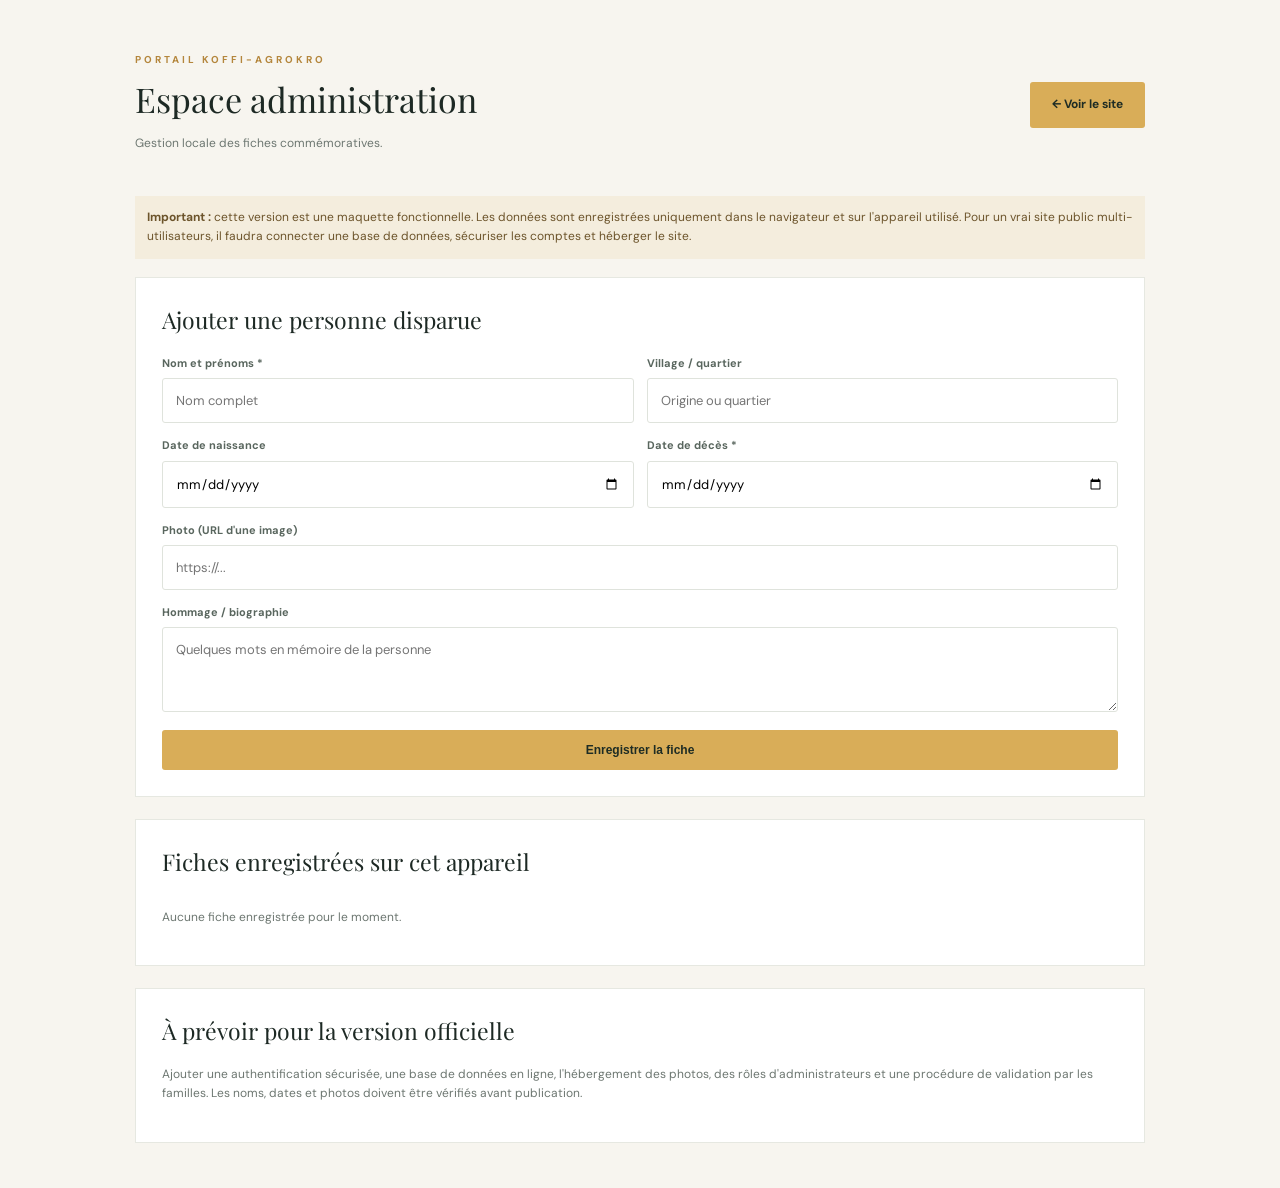
==== admin.html @ fb9f36af "first commit" ====
<!doctype html>
<html lang="fr"><head><meta charset="utf-8"><meta name="viewport" content="width=device-width, initial-scale=1"><title>Administration | Koffi-Agrokro</title><link rel="stylesheet" href="styles.css"></head>
<body class="admin-body"><div class="admin-wrap">
<div class="admin-top"><div><span class="section-kicker">PORTAIL KOFFI-AGROKRO</span><h1>Espace administration</h1><p class="admin-help">Gestion locale des fiches commémoratives.</p></div><a class="button button-gold" href="index.html">← Voir le site</a></div>
<div class="notice"><strong>Important :</strong> cette version est une maquette fonctionnelle. Les données sont enregistrées uniquement dans le navigateur et sur l'appareil utilisé. Pour un vrai site public multi-utilisateurs, il faudra connecter une base de données, sécuriser les comptes et héberger le site.</div>
<section class="admin-panel"><h2>Ajouter une personne disparue</h2><form id="personForm" class="admin-form">
<label>Nom et prénoms *<input name="name" required placeholder="Nom complet"></label>
<label>Village / quartier<input name="place" placeholder="Origine ou quartier"></label>
<label>Date de naissance<input name="birth" type="date"></label>
<label>Date de décès *<input name="death" type="date" required></label>
<label class="wide">Photo (URL d'une image)<input name="photo" type="url" placeholder="https://..."></label>
<label class="wide">Hommage / biographie<textarea name="note" placeholder="Quelques mots en mémoire de la personne"></textarea></label>
<button class="button button-gold wide" type="submit">Enregistrer la fiche</button></form></section>
<section class="admin-panel"><h2>Fiches enregistrées sur cet appareil</h2><div id="adminList" class="admin-list"></div></section>
<section class="admin-panel"><h2>À prévoir pour la version officielle</h2><p class="admin-help">Ajouter une authentification sécurisée, une base de données en ligne, l'hébergement des photos, des rôles d'administrateurs et une procédure de validation par les familles. Les noms, dates et photos doivent être vérifiés avant publication.</p></section>
</div><script src="admin.js"></script></body></html>
---- styles.css ----
@import url('https://fonts.googleapis.com/css2?family=DM+Sans:wght@400;500;600;700&family=Playfair+Display:wght@500;600;700&display=swap');
:root{--green:#174b3a;--deep:#103629;--gold:#d9ad58;--cream:#f7f5ef;--ink:#1d2924;--muted:#6d7771}
*{box-sizing:border-box}html{scroll-behavior:smooth}body{margin:0;color:var(--ink);font-family:'DM Sans',Arial,sans-serif;line-height:1.65}a{color:inherit;text-decoration:none}.site-header{height:82px;padding:0 6.5%;display:flex;align-items:center;justify-content:space-between;background:#fff;position:sticky;top:0;z-index:20;box-shadow:0 3px 20px #102d2010}.brand{display:flex;align-items:center;gap:12px;color:var(--green)}.brand-mark{width:44px;height:44px;border-radius:50%;background:var(--green);color:var(--gold);display:grid;place-items:center;font-family:Georgia,serif;font-weight:bold;letter-spacing:1px}.brand strong,.brand small{display:block;line-height:1.3}.brand strong{font-size:14px;letter-spacing:1.5px}.brand small{font-size:10px;color:var(--muted)}nav{display:flex;gap:22px;align-items:center;font-size:12px;font-weight:700}nav a:hover{color:#a97825}.nav-cta{background:var(--green);color:white;padding:11px 18px;border-radius:3px}.menu-toggle{display:none;background:none;border:0;font-size:26px}.hero{min-height:610px;background:linear-gradient(90deg,#102f25e8,#102f2570),url('https://images.unsplash.com/photo-1516026672322-bc52d61a55d5?auto=format&fit=crop&w=2000&q=85') center/cover;position:relative;display:flex;align-items:center;padding:70px 10%;color:white}.hero-content{max-width:720px;position:relative;z-index:1}.eyebrow,.section-kicker{font-size:10px;letter-spacing:3px;font-weight:700;color:#b4863c}.hero h1{font:600 clamp(40px,6vw,72px)/1.12 'Playfair Display',Georgia,serif;margin:20px 0}.hero h1 em,.dark-band h2 em{color:#e5bd73;font-weight:500}.hero p{max-width:570px;color:#e4e9e5;font-size:16px}.hero-actions{display:flex;gap:12px;margin-top:30px;flex-wrap:wrap}.button{display:inline-block;padding:13px 22px;font-size:12px;font-weight:700;border-radius:3px}.button-gold{background:var(--gold);color:#1e2c24}.button-light{border:1px solid #ffffff90;color:white}.hero-note{position:absolute;bottom:28px;right:7%;font-size:9px;letter-spacing:2px;color:#ffffffb8}.section{padding:94px 9%}.section-heading{margin:10px 0 38px}.section-heading h2,.contact-section h2{font:600 clamp(30px,4vw,45px)/1.2 'Playfair Display',Georgia,serif;margin:8px 0}.section-heading p{color:var(--muted);max-width:650px;margin:0}.welcome-grid{display:grid;grid-template-columns:1fr 1fr;gap:7%;align-items:center}.welcome-art{height:390px;background:linear-gradient(0deg,#102f25a8,#102f2510),url('https://images.unsplash.com/photo-1500382017468-9049fed747ef?auto=format&fit=crop&w=1000&q=80') center/cover;display:flex;align-items:end;padding:28px}.art-label{color:white;font:600 25px 'Playfair Display',serif;letter-spacing:2px}.art-label span{font:11px 'DM Sans';letter-spacing:1px}.welcome-copy h3{font:600 27px 'Playfair Display',serif}.welcome-copy p{color:var(--muted);font-size:14px}.fact-row{display:flex;gap:30px;margin-top:30px}.fact-row strong,.fact-row span{display:block}.fact-row strong{font:26px 'Playfair Display';color:#b4863c}.fact-row span{font-size:11px;color:var(--muted)}.dark-band{background:var(--deep);color:white;padding:65px 10%;display:flex;justify-content:space-between;gap:50px;align-items:center}.dark-band h2{font:600 36px/1.25 'Playfair Display';margin:10px 0}.dark-band p{max-width:390px;color:#c9d4ce;font-size:14px}.light-kicker{color:#e5bd73}.cards-grid{display:grid;grid-template-columns:repeat(4,1fr);gap:17px}.info-card{padding:27px 22px;border:1px solid #e8e9e3;background:white;min-height:220px}.card-icon{font-size:28px}.info-card h3,.representative-grid h3{font:600 19px 'Playfair Display'}.info-card p,.representative-grid p{font-size:12px;color:var(--muted)}.section-soft{background:var(--cream)}.placeholder-panel{border:1px dashed #c9c9b9;background:#fff;padding:45px;text-align:center;max-width:760px;margin:auto}.placeholder-symbol{font-size:36px;color:#b4863c}.placeholder-panel h3{font:24px 'Playfair Display'}.placeholder-panel p{max-width:540px;margin:auto;color:var(--muted);font-size:13px}.small-tag{display:inline-block;margin-top:20px;background:#f3eddf;color:#80602d;padding:6px 12px;font-size:10px}.leaders-grid{display:grid;grid-template-columns:repeat(3,1fr);gap:18px}.leader-card{border:1px solid #e9e9e2;background:#fff}.portrait-placeholder{height:180px;background:#e9eee9;display:grid;place-items:center;font-size:60px;color:#9ca99f}.leader-info{padding:22px}.role{font-size:9px;letter-spacing:1.5px;color:#a07834;font-weight:bold}.leader-info h3{font:22px 'Playfair Display';margin:7px 0}.leader-info p{font-size:12px;color:var(--muted)}.representative-grid{display:grid;grid-template-columns:repeat(3,1fr);gap:20px}.representative-grid article{padding:28px;background:white;border:1px solid #e8e9e3}.representative-grid article>span{font-size:30px}.memorial-section{background:#fff}.memorial-tools{display:flex;justify-content:space-between;gap:15px;align-items:center;margin-bottom:22px}.memorial-tools input,.admin-form input,.admin-form textarea,.admin-form select{padding:13px;border:1px solid #dfe3dc;border-radius:3px;font:13px 'DM Sans';width:100%;background:white}.memorial-tools input{max-width:420px}.memorial-tools span{font-size:12px;color:var(--muted)}.memorial-grid{display:grid;grid-template-columns:repeat(3,1fr);gap:18px}.memorial-card{border:1px solid #e7e7e0;padding:20px;display:flex;gap:15px}.memorial-photo{width:85px;height:100px;object-fit:cover;background:#edf0eb}.memorial-card h3{font:18px 'Playfair Display';margin:0}.memorial-card p{font-size:11px;color:var(--muted);margin:4px 0}.empty-state{grid-column:1/-1;padding:35px;text-align:center;background:var(--cream);color:var(--muted);font-size:13px}.privacy-note{font-size:11px;color:var(--muted);margin-top:25px}.contact-section{background:var(--green);color:white;padding:75px 9%}.contact-inner{display:flex;justify-content:space-between;gap:50px;align-items:center}.contact-inner>div:first-child{max-width:560px}.contact-section p{color:#d4dfd8;font-size:13px}.contact-box{background:#fff;color:var(--ink);padding:28px;max-width:320px}.contact-box p{color:var(--muted)}footer{padding:25px 7%;display:flex;align-items:center;justify-content:space-between;gap:20px;font-size:11px;color:var(--muted)}footer>a:last-child{color:var(--green);font-weight:bold}.footer-brand{color:var(--green)}
/* Administration */.admin-body{background:var(--cream);min-height:100vh}.admin-wrap{max-width:1050px;margin:45px auto;padding:0 20px}.admin-top{display:flex;justify-content:space-between;align-items:center;gap:20px;margin-bottom:30px}.admin-top h1{font:34px 'Playfair Display';margin:5px 0}.admin-panel{background:#fff;border:1px solid #e6e8e1;padding:26px;margin-bottom:22px}.admin-panel h2{font:23px 'Playfair Display';margin-top:0}.admin-form{display:grid;grid-template-columns:repeat(2,1fr);gap:13px}.admin-form label{font-size:11px;font-weight:bold;color:#59665e;display:block}.admin-form label input,.admin-form label textarea,.admin-form label select{margin-top:6px}.admin-form .wide{grid-column:1/-1}.admin-form textarea{min-height:85px;resize:vertical}.admin-form button{border:0;cursor:pointer}.admin-list{display:grid;gap:10px}.admin-item{display:flex;justify-content:space-between;align-items:center;gap:15px;padding:12px;background:var(--cream);font-size:13px}.delete-btn{background:#8d3838;color:white;border:0;padding:8px 12px;cursor:pointer}.admin-help{font-size:12px;color:var(--muted);line-height:1.6}.notice{padding:12px;background:#f4eddd;color:#6c542b;font-size:12px;margin-bottom:18px}
@media(max-width:900px){nav{gap:12px;font-size:10px}.site-header{padding:0 4%}.section{padding:70px 6%}.cards-grid{grid-template-columns:repeat(2,1fr)}}
@media(max-width:680px){.site-header{height:70px}.menu-toggle{display:block}nav{display:none;position:absolute;top:70px;left:0;right:0;background:#fff;padding:18px 7%;box-shadow:0 10px 15px #0001;flex-direction:column;align-items:stretch}nav.open{display:flex}nav a{padding:8px}.hero{min-height:570px;padding:60px 7%}.hero h1{font-size:43px}.welcome-grid,.contact-inner{grid-template-columns:1fr;display:grid}.welcome-art{height:270px}.dark-band{display:block;padding:50px 7%}.cards-grid,.leaders-grid,.representative-grid,.memorial-grid{grid-template-columns:1fr}.contact-box{max-width:none}.memorial-tools{align-items:stretch;flex-direction:column}.memorial-tools input{max-width:none}footer{flex-direction:column;align-items:flex-start}.admin-top{align-items:flex-start;flex-direction:column}.admin-form{grid-template-columns:1fr}.admin-form .wide{grid-column:auto}.memorial-card{max-width:100%}}
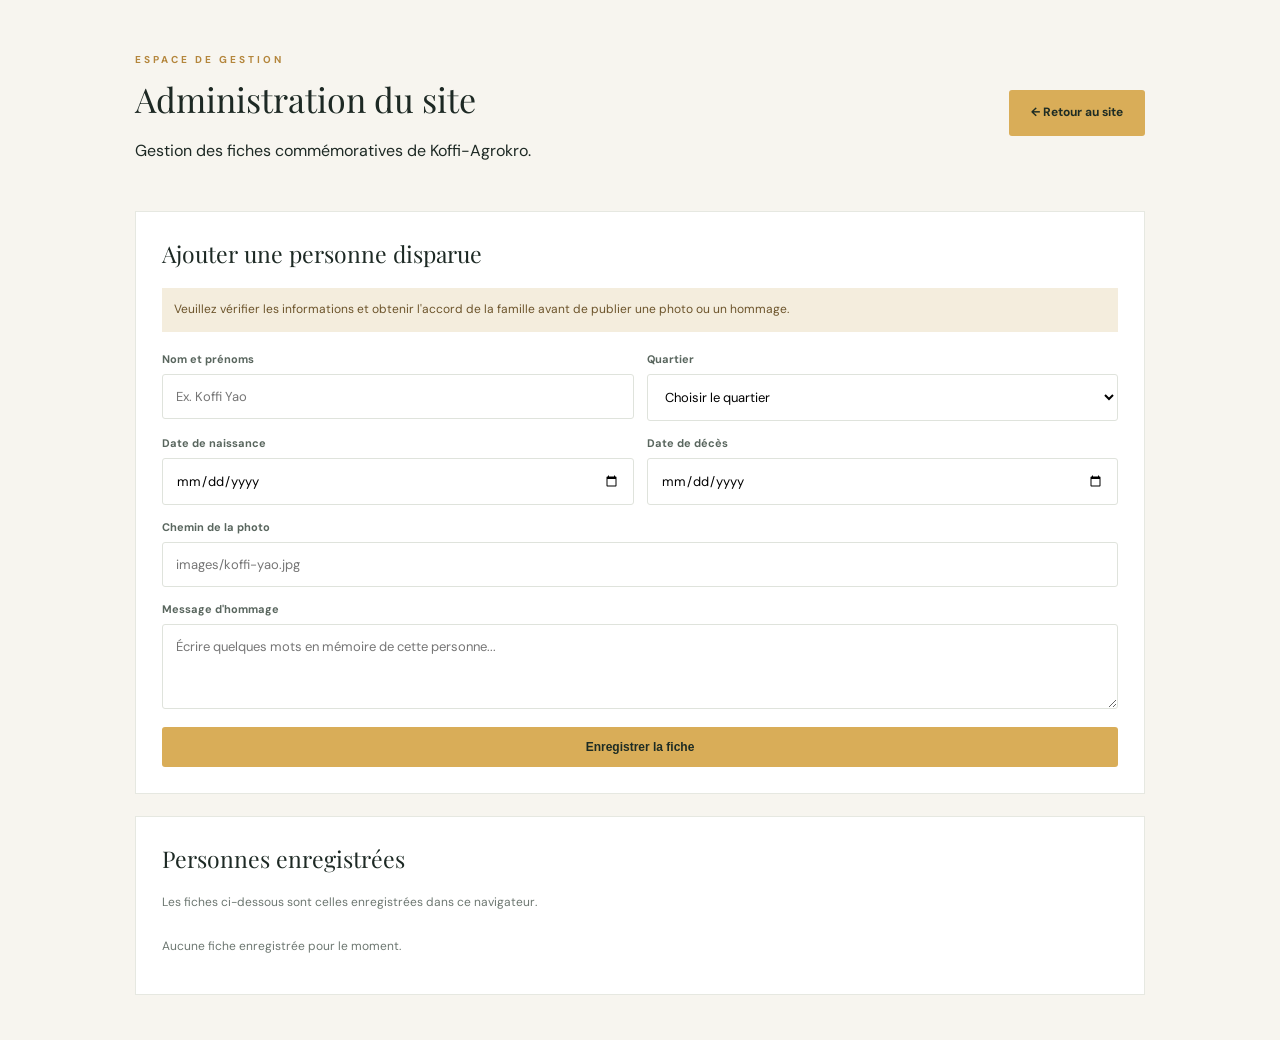
==== commit 713f310d: "Initial commit" ====
--- a/admin.html
+++ b/admin.html
@@ -1,16 +1,90 @@
-<!doctype html>
-<html lang="fr"><head><meta charset="utf-8"><meta name="viewport" content="width=device-width, initial-scale=1"><title>Administration | Koffi-Agrokro</title><link rel="stylesheet" href="styles.css"></head>
-<body class="admin-body"><div class="admin-wrap">
-<div class="admin-top"><div><span class="section-kicker">PORTAIL KOFFI-AGROKRO</span><h1>Espace administration</h1><p class="admin-help">Gestion locale des fiches commémoratives.</p></div><a class="button button-gold" href="index.html">← Voir le site</a></div>
-<div class="notice"><strong>Important :</strong> cette version est une maquette fonctionnelle. Les données sont enregistrées uniquement dans le navigateur et sur l'appareil utilisé. Pour un vrai site public multi-utilisateurs, il faudra connecter une base de données, sécuriser les comptes et héberger le site.</div>
-<section class="admin-panel"><h2>Ajouter une personne disparue</h2><form id="personForm" class="admin-form">
-<label>Nom et prénoms *<input name="name" required placeholder="Nom complet"></label>
-<label>Village / quartier<input name="place" placeholder="Origine ou quartier"></label>
-<label>Date de naissance<input name="birth" type="date"></label>
-<label>Date de décès *<input name="death" type="date" required></label>
-<label class="wide">Photo (URL d'une image)<input name="photo" type="url" placeholder="https://..."></label>
-<label class="wide">Hommage / biographie<textarea name="note" placeholder="Quelques mots en mémoire de la personne"></textarea></label>
-<button class="button button-gold wide" type="submit">Enregistrer la fiche</button></form></section>
-<section class="admin-panel"><h2>Fiches enregistrées sur cet appareil</h2><div id="adminList" class="admin-list"></div></section>
-<section class="admin-panel"><h2>À prévoir pour la version officielle</h2><p class="admin-help">Ajouter une authentification sécurisée, une base de données en ligne, l'hébergement des photos, des rôles d'administrateurs et une procédure de validation par les familles. Les noms, dates et photos doivent être vérifiés avant publication.</p></section>
-</div><script src="admin.js"></script></body></html>+
+<!DOCTYPE html>
+<html lang="fr">
+<head>
+  <meta charset="UTF-8">
+  <meta name="viewport" content="width=device-width, initial-scale=1.0">
+  <title>Administration | Koffi-Agrokro</title>
+  <link rel="stylesheet" href="styles.css">
+</head>
+<body class="admin-body">
+
+<main class="admin-wrap">
+
+  <div class="admin-top">
+    <div>
+      <span class="section-kicker">ESPACE DE GESTION</span>
+      <h1>Administration du site</h1>
+      <p>Gestion des fiches commémoratives de Koffi-Agrokro.</p>
+    </div>
+    <a href="index.html" class="button button-gold">← Retour au site</a>
+  </div>
+
+  <section class="admin-panel">
+    <h2>Ajouter une personne disparue</h2>
+
+    <div class="notice">
+      Veuillez vérifier les informations et obtenir l'accord de la famille
+      avant de publier une photo ou un hommage.
+    </div>
+
+    <form id="personForm" class="admin-form">
+
+      <label>
+        Nom et prénoms
+        <input type="text" name="name" required placeholder="Ex. Koffi Yao">
+      </label>
+
+      <label>
+        Quartier
+        <select name="quartier" required>
+          <option value="">Choisir le quartier</option>
+          <option value="Quartier 1">Quartier 1</option>
+          <option value="Quartier 2">Quartier 2</option>
+          <option value="Quartier 3">Quartier 3</option>
+          <option value="Quartier 4">Quartier 4</option>
+        </select>
+      </label>
+
+      <label>
+        Date de naissance
+        <input type="date" name="birth" required>
+      </label>
+
+      <label>
+        Date de décès
+        <input type="date" name="death" required>
+      </label>
+
+      <label class="wide">
+        Chemin de la photo
+        <input type="text" name="photo" placeholder="images/koffi-yao.jpg">
+      </label>
+
+      <label class="wide">
+        Message d'hommage
+        <textarea name="note" placeholder="Écrire quelques mots en mémoire de cette personne..."></textarea>
+      </label>
+
+      <button type="submit" class="button button-gold wide">
+        Enregistrer la fiche
+      </button>
+
+    </form>
+  </section>
+
+  <section class="admin-panel">
+    <h2>Personnes enregistrées</h2>
+    <p class="admin-help">
+      Les fiches ci-dessous sont celles enregistrées dans ce navigateur.
+    </p>
+    <div id="adminList" class="admin-list">
+      <p class="admin-help">Chargement des fiches...</p>
+    </div>
+  </section>
+
+</main>
+
+<script src="admin.js"></script>
+</body>
+</html>
--- a/styles.css
+++ b/styles.css
@@ -1,6 +1,208 @@
+
 @import url('https://fonts.googleapis.com/css2?family=DM+Sans:wght@400;500;600;700&family=Playfair+Display:wght@500;600;700&display=swap');
-:root{--green:#174b3a;--deep:#103629;--gold:#d9ad58;--cream:#f7f5ef;--ink:#1d2924;--muted:#6d7771}
-*{box-sizing:border-box}html{scroll-behavior:smooth}body{margin:0;color:var(--ink);font-family:'DM Sans',Arial,sans-serif;line-height:1.65}a{color:inherit;text-decoration:none}.site-header{height:82px;padding:0 6.5%;display:flex;align-items:center;justify-content:space-between;background:#fff;position:sticky;top:0;z-index:20;box-shadow:0 3px 20px #102d2010}.brand{display:flex;align-items:center;gap:12px;color:var(--green)}.brand-mark{width:44px;height:44px;border-radius:50%;background:var(--green);color:var(--gold);display:grid;place-items:center;font-family:Georgia,serif;font-weight:bold;letter-spacing:1px}.brand strong,.brand small{display:block;line-height:1.3}.brand strong{font-size:14px;letter-spacing:1.5px}.brand small{font-size:10px;color:var(--muted)}nav{display:flex;gap:22px;align-items:center;font-size:12px;font-weight:700}nav a:hover{color:#a97825}.nav-cta{background:var(--green);color:white;padding:11px 18px;border-radius:3px}.menu-toggle{display:none;background:none;border:0;font-size:26px}.hero{min-height:610px;background:linear-gradient(90deg,#102f25e8,#102f2570),url('https://images.unsplash.com/photo-1516026672322-bc52d61a55d5?auto=format&fit=crop&w=2000&q=85') center/cover;position:relative;display:flex;align-items:center;padding:70px 10%;color:white}.hero-content{max-width:720px;position:relative;z-index:1}.eyebrow,.section-kicker{font-size:10px;letter-spacing:3px;font-weight:700;color:#b4863c}.hero h1{font:600 clamp(40px,6vw,72px)/1.12 'Playfair Display',Georgia,serif;margin:20px 0}.hero h1 em,.dark-band h2 em{color:#e5bd73;font-weight:500}.hero p{max-width:570px;color:#e4e9e5;font-size:16px}.hero-actions{display:flex;gap:12px;margin-top:30px;flex-wrap:wrap}.button{display:inline-block;padding:13px 22px;font-size:12px;font-weight:700;border-radius:3px}.button-gold{background:var(--gold);color:#1e2c24}.button-light{border:1px solid #ffffff90;color:white}.hero-note{position:absolute;bottom:28px;right:7%;font-size:9px;letter-spacing:2px;color:#ffffffb8}.section{padding:94px 9%}.section-heading{margin:10px 0 38px}.section-heading h2,.contact-section h2{font:600 clamp(30px,4vw,45px)/1.2 'Playfair Display',Georgia,serif;margin:8px 0}.section-heading p{color:var(--muted);max-width:650px;margin:0}.welcome-grid{display:grid;grid-template-columns:1fr 1fr;gap:7%;align-items:center}.welcome-art{height:390px;background:linear-gradient(0deg,#102f25a8,#102f2510),url('https://images.unsplash.com/photo-1500382017468-9049fed747ef?auto=format&fit=crop&w=1000&q=80') center/cover;display:flex;align-items:end;padding:28px}.art-label{color:white;font:600 25px 'Playfair Display',serif;letter-spacing:2px}.art-label span{font:11px 'DM Sans';letter-spacing:1px}.welcome-copy h3{font:600 27px 'Playfair Display',serif}.welcome-copy p{color:var(--muted);font-size:14px}.fact-row{display:flex;gap:30px;margin-top:30px}.fact-row strong,.fact-row span{display:block}.fact-row strong{font:26px 'Playfair Display';color:#b4863c}.fact-row span{font-size:11px;color:var(--muted)}.dark-band{background:var(--deep);color:white;padding:65px 10%;display:flex;justify-content:space-between;gap:50px;align-items:center}.dark-band h2{font:600 36px/1.25 'Playfair Display';margin:10px 0}.dark-band p{max-width:390px;color:#c9d4ce;font-size:14px}.light-kicker{color:#e5bd73}.cards-grid{display:grid;grid-template-columns:repeat(4,1fr);gap:17px}.info-card{padding:27px 22px;border:1px solid #e8e9e3;background:white;min-height:220px}.card-icon{font-size:28px}.info-card h3,.representative-grid h3{font:600 19px 'Playfair Display'}.info-card p,.representative-grid p{font-size:12px;color:var(--muted)}.section-soft{background:var(--cream)}.placeholder-panel{border:1px dashed #c9c9b9;background:#fff;padding:45px;text-align:center;max-width:760px;margin:auto}.placeholder-symbol{font-size:36px;color:#b4863c}.placeholder-panel h3{font:24px 'Playfair Display'}.placeholder-panel p{max-width:540px;margin:auto;color:var(--muted);font-size:13px}.small-tag{display:inline-block;margin-top:20px;background:#f3eddf;color:#80602d;padding:6px 12px;font-size:10px}.leaders-grid{display:grid;grid-template-columns:repeat(3,1fr);gap:18px}.leader-card{border:1px solid #e9e9e2;background:#fff}.portrait-placeholder{height:180px;background:#e9eee9;display:grid;place-items:center;font-size:60px;color:#9ca99f}.leader-info{padding:22px}.role{font-size:9px;letter-spacing:1.5px;color:#a07834;font-weight:bold}.leader-info h3{font:22px 'Playfair Display';margin:7px 0}.leader-info p{font-size:12px;color:var(--muted)}.representative-grid{display:grid;grid-template-columns:repeat(3,1fr);gap:20px}.representative-grid article{padding:28px;background:white;border:1px solid #e8e9e3}.representative-grid article>span{font-size:30px}.memorial-section{background:#fff}.memorial-tools{display:flex;justify-content:space-between;gap:15px;align-items:center;margin-bottom:22px}.memorial-tools input,.admin-form input,.admin-form textarea,.admin-form select{padding:13px;border:1px solid #dfe3dc;border-radius:3px;font:13px 'DM Sans';width:100%;background:white}.memorial-tools input{max-width:420px}.memorial-tools span{font-size:12px;color:var(--muted)}.memorial-grid{display:grid;grid-template-columns:repeat(3,1fr);gap:18px}.memorial-card{border:1px solid #e7e7e0;padding:20px;display:flex;gap:15px}.memorial-photo{width:85px;height:100px;object-fit:cover;background:#edf0eb}.memorial-card h3{font:18px 'Playfair Display';margin:0}.memorial-card p{font-size:11px;color:var(--muted);margin:4px 0}.empty-state{grid-column:1/-1;padding:35px;text-align:center;background:var(--cream);color:var(--muted);font-size:13px}.privacy-note{font-size:11px;color:var(--muted);margin-top:25px}.contact-section{background:var(--green);color:white;padding:75px 9%}.contact-inner{display:flex;justify-content:space-between;gap:50px;align-items:center}.contact-inner>div:first-child{max-width:560px}.contact-section p{color:#d4dfd8;font-size:13px}.contact-box{background:#fff;color:var(--ink);padding:28px;max-width:320px}.contact-box p{color:var(--muted)}footer{padding:25px 7%;display:flex;align-items:center;justify-content:space-between;gap:20px;font-size:11px;color:var(--muted)}footer>a:last-child{color:var(--green);font-weight:bold}.footer-brand{color:var(--green)}
-/* Administration */.admin-body{background:var(--cream);min-height:100vh}.admin-wrap{max-width:1050px;margin:45px auto;padding:0 20px}.admin-top{display:flex;justify-content:space-between;align-items:center;gap:20px;margin-bottom:30px}.admin-top h1{font:34px 'Playfair Display';margin:5px 0}.admin-panel{background:#fff;border:1px solid #e6e8e1;padding:26px;margin-bottom:22px}.admin-panel h2{font:23px 'Playfair Display';margin-top:0}.admin-form{display:grid;grid-template-columns:repeat(2,1fr);gap:13px}.admin-form label{font-size:11px;font-weight:bold;color:#59665e;display:block}.admin-form label input,.admin-form label textarea,.admin-form label select{margin-top:6px}.admin-form .wide{grid-column:1/-1}.admin-form textarea{min-height:85px;resize:vertical}.admin-form button{border:0;cursor:pointer}.admin-list{display:grid;gap:10px}.admin-item{display:flex;justify-content:space-between;align-items:center;gap:15px;padding:12px;background:var(--cream);font-size:13px}.delete-btn{background:#8d3838;color:white;border:0;padding:8px 12px;cursor:pointer}.admin-help{font-size:12px;color:var(--muted);line-height:1.6}.notice{padding:12px;background:#f4eddd;color:#6c542b;font-size:12px;margin-bottom:18px}
-@media(max-width:900px){nav{gap:12px;font-size:10px}.site-header{padding:0 4%}.section{padding:70px 6%}.cards-grid{grid-template-columns:repeat(2,1fr)}}
-@media(max-width:680px){.site-header{height:70px}.menu-toggle{display:block}nav{display:none;position:absolute;top:70px;left:0;right:0;background:#fff;padding:18px 7%;box-shadow:0 10px 15px #0001;flex-direction:column;align-items:stretch}nav.open{display:flex}nav a{padding:8px}.hero{min-height:570px;padding:60px 7%}.hero h1{font-size:43px}.welcome-grid,.contact-inner{grid-template-columns:1fr;display:grid}.welcome-art{height:270px}.dark-band{display:block;padding:50px 7%}.cards-grid,.leaders-grid,.representative-grid,.memorial-grid{grid-template-columns:1fr}.contact-box{max-width:none}.memorial-tools{align-items:stretch;flex-direction:column}.memorial-tools input{max-width:none}footer{flex-direction:column;align-items:flex-start}.admin-top{align-items:flex-start;flex-direction:column}.admin-form{grid-template-columns:1fr}.admin-form .wide{grid-column:auto}.memorial-card{max-width:100%}}
+
+:root {
+  --green: #174b3a;
+  --deep: #103629;
+  --gold: #d9ad58;
+  --cream: #f7f5ef;
+  --ink: #1d2924;
+  --muted: #6d7771;
+}
+
+* { box-sizing: border-box; }
+html { scroll-behavior: smooth; }
+body {
+  margin: 0;
+  color: var(--ink);
+  font-family: 'DM Sans', Arial, sans-serif;
+  line-height: 1.65;
+}
+a { color: inherit; text-decoration: none; }
+
+.site-header {
+  min-height: 82px;
+  padding: 0 6.5%;
+  display: flex;
+  align-items: center;
+  justify-content: space-between;
+  background: white;
+  position: sticky;
+  top: 0;
+  z-index: 20;
+  box-shadow: 0 3px 20px #102d2010;
+}
+.brand { display: flex; align-items: center; gap: 12px; color: var(--green); }
+.brand-mark {
+  width: 44px; height: 44px; border-radius: 50%;
+  background: var(--green); color: var(--gold);
+  display: grid; place-items: center;
+  font-family: Georgia, serif; font-weight: bold;
+}
+.brand strong, .brand small { display: block; line-height: 1.3; }
+.brand strong { font-size: 14px; letter-spacing: 1.5px; }
+.brand small { font-size: 10px; color: var(--muted); }
+
+nav { display: flex; gap: 18px; align-items: center; font-size: 12px; font-weight: 700; }
+nav a:hover { color: #a97825; }
+.menu-toggle { display: none; background: none; border: 0; font-size: 26px; }
+
+.hero {
+  min-height: 610px;
+  background: linear-gradient(90deg,#102f25e8,#102f2570),url('https://images.unsplash.com/photo-1516026672322-bc52d61a55d5?auto=format&fit=crop&w=2000&q=85') center/cover;
+  display: flex; align-items: center; padding: 70px 10%; color: white;
+}
+.hero-content { max-width: 720px; }
+.eyebrow, .section-kicker {
+  font-size: 10px; letter-spacing: 3px; font-weight: 700; color: #b4863c;
+}
+.hero h1 {
+  font: 600 clamp(40px,6vw,72px)/1.12 'Playfair Display',Georgia,serif;
+  margin: 20px 0;
+}
+.hero h1 em, .dark-band h2 em { color: #e5bd73; font-weight: 500; }
+.hero p { max-width: 570px; color: #e4e9e5; font-size: 16px; }
+.hero-actions { display: flex; gap: 12px; margin-top: 30px; flex-wrap: wrap; }
+.button { display: inline-block; padding: 13px 22px; font-size: 12px; font-weight: 700; border-radius: 3px; }
+.button-gold { background: var(--gold); color: #1e2c24; }
+.button-light { border: 1px solid #ffffff90; color: white; }
+
+.section { padding: 94px 9%; }
+.section-heading { margin: 10px 0 38px; }
+.section-heading h2, .contact-section h2 {
+  font: 600 clamp(30px,4vw,45px)/1.2 'Playfair Display',Georgia,serif;
+  margin: 8px 0;
+}
+.section-heading p { color: var(--muted); max-width: 650px; margin: 0; }
+
+.welcome-grid { display: grid; grid-template-columns: 1fr 1fr; gap: 7%; align-items: center; }
+.welcome-art {
+  min-height: 390px;
+  background: linear-gradient(0deg,#102f25a8,#102f2510),url('https://images.unsplash.com/photo-1500382017468-9049fed747ef?auto=format&fit=crop&w=1000&q=80') center/cover;
+  display: flex; align-items: end; padding: 28px;
+}
+.art-label { color: white; font: 600 25px 'Playfair Display',serif; letter-spacing: 2px; }
+.art-label span { font: 11px 'DM Sans'; letter-spacing: 1px; }
+.welcome-copy h3 { font: 600 27px 'Playfair Display',serif; }
+.welcome-copy p { color: var(--muted); font-size: 14px; }
+.fact-row { display: flex; gap: 30px; margin-top: 30px; }
+.fact-row strong, .fact-row span { display: block; }
+.fact-row strong { font: 26px 'Playfair Display'; color: #b4863c; }
+.fact-row span { font-size: 11px; color: var(--muted); }
+
+.dark-band {
+  background: var(--deep); color: white; padding: 65px 10%;
+  display: flex; justify-content: space-between; gap: 50px; align-items: center;
+}
+.dark-band h2 { font: 600 36px/1.25 'Playfair Display'; margin: 10px 0; }
+.dark-band p { max-width: 390px; color: #c9d4ce; font-size: 14px; }
+.light-kicker { color: #e5bd73; }
+
+.cards-grid { display: grid; grid-template-columns: repeat(4,1fr); gap: 17px; }
+.info-card { padding: 27px 22px; border: 1px solid #e8e9e3; background: white; min-height: 220px; }
+.card-icon { font-size: 28px; }
+.info-card h3, .representative-grid h3 { font: 600 19px 'Playfair Display'; }
+.info-card p, .representative-grid p { font-size: 12px; color: var(--muted); }
+.section-soft { background: var(--cream); }
+
+.leaders-grid, .representative-grid { display: grid; grid-template-columns: repeat(3,1fr); gap: 20px; }
+.leader-card { border: 1px solid #e9e9e2; background: white; }
+.portrait-placeholder { height: 180px; background: #e9eee9; display: grid; place-items: center; font-size: 60px; color: #9ca99f; }
+.leader-info { padding: 22px; }
+.role { font-size: 9px; letter-spacing: 1.5px; color: #a07834; font-weight: bold; }
+.leader-info h3 { font: 22px 'Playfair Display'; margin: 7px 0; }
+.leader-info p { font-size: 12px; color: var(--muted); }
+
+.memorial-section { background: #fff; }
+.memorial-tools { display: flex; justify-content: space-between; gap: 15px; align-items: center; margin-bottom: 25px; }
+.memorial-tools input, .admin-form input, .admin-form textarea, .admin-form select {
+  padding: 13px; border: 1px solid #dfe3dc; border-radius: 3px;
+  font: 13px 'DM Sans'; width: 100%; background: white;
+}
+.memorial-tools input { max-width: 420px; }
+.memorial-tools span { font-size: 12px; color: var(--muted); }
+.memorial-group { margin-bottom: 38px; }
+.memorial-group-title {
+  font: 600 25px 'Playfair Display',Georgia,serif;
+  color: var(--green); border-left: 4px solid var(--gold);
+  padding: 8px 15px; margin-bottom: 18px; background: var(--cream);
+}
+.memorial-group-grid { display: grid; grid-template-columns: repeat(3,1fr); gap: 18px; }
+.memorial-card {
+  border: 1px solid #e7e7e0; padding: 20px;
+  display: flex; gap: 15px; background: white; border-radius: 4px;
+}
+.memorial-photo {
+  width: 100px; min-width: 100px; height: 115px;
+  object-fit: cover; background: #edf0eb; border-radius: 3px;
+}
+.memorial-info { min-width: 0; }
+.memorial-card h3 { font: 18px 'Playfair Display'; margin: 0; }
+.memorial-card p { font-size: 11px; color: var(--muted); margin: 4px 0; }
+.empty-state { padding: 35px; text-align: center; background: var(--cream); color: var(--muted); font-size: 13px; }
+.privacy-note { font-size: 11px; color: var(--muted); margin-top: 25px; }
+
+.contact-section { background: var(--green); color: white; padding: 75px 9%; }
+.contact-inner { display: flex; justify-content: space-between; gap: 50px; align-items: center; }
+.contact-inner>div:first-child { max-width: 560px; }
+.contact-section p { color: #d4dfd8; font-size: 13px; }
+.contact-box { background: white; color: var(--ink); padding: 28px; max-width: 320px; }
+.contact-box p { color: var(--muted); }
+
+footer {
+  padding: 25px 7%; display: flex; align-items: center;
+  justify-content: space-between; gap: 20px; font-size: 11px; color: var(--muted);
+}
+.footer-brand { color: var(--green); }
+footer>a:last-child { color: var(--green); font-weight: bold; }
+
+/* Administration */
+.admin-body { background: var(--cream); min-height: 100vh; }
+.admin-wrap { max-width: 1050px; margin: 45px auto; padding: 0 20px; }
+.admin-top { display: flex; justify-content: space-between; align-items: center; gap: 20px; margin-bottom: 30px; }
+.admin-top h1 { font: 34px 'Playfair Display'; margin: 5px 0; }
+.admin-panel { background: white; border: 1px solid #e6e8e1; padding: 26px; margin-bottom: 22px; }
+.admin-panel h2 { font: 23px 'Playfair Display'; margin-top: 0; }
+.admin-form { display: grid; grid-template-columns: repeat(2,1fr); gap: 13px; }
+.admin-form label { font-size: 11px; font-weight: bold; color: #59665e; display: block; }
+.admin-form label input, .admin-form label textarea, .admin-form label select { margin-top: 6px; }
+.admin-form .wide { grid-column: 1/-1; }
+.admin-form textarea { min-height: 85px; resize: vertical; }
+.admin-form button { border: 0; cursor: pointer; }
+.admin-list { display: grid; gap: 10px; }
+.admin-item { display: flex; justify-content: space-between; align-items: center; gap: 15px; padding: 12px; background: var(--cream); font-size: 13px; }
+.delete-btn { background: #8d3838; color: white; border: 0; padding: 8px 12px; cursor: pointer; }
+.admin-help { font-size: 12px; color: var(--muted); line-height: 1.6; }
+.notice { padding: 12px; background: #f4eddd; color: #6c542b; font-size: 12px; margin-bottom: 18px; }
+
+@media(max-width: 900px) {
+  nav { gap: 10px; font-size: 10px; }
+  .section { padding: 70px 6%; }
+  .cards-grid { grid-template-columns: repeat(2,1fr); }
+  .memorial-group-grid { grid-template-columns: repeat(2,1fr); }
+}
+@media(max-width: 680px) {
+  .site-header { min-height: 70px; }
+  .menu-toggle { display: block; }
+  nav {
+    display: none; position: absolute; top: 70px; left: 0; right: 0;
+    background: white; padding: 18px 7%; box-shadow: 0 10px 15px #0001;
+    flex-direction: column; align-items: stretch;
+  }
+  nav.open { display: flex; }
+  nav a { padding: 8px; }
+  .hero { min-height: 570px; padding: 60px 7%; }
+  .hero h1 { font-size: 43px; }
+  .welcome-grid, .contact-inner { display: grid; grid-template-columns: 1fr; }
+  .welcome-art { min-height: 270px; }
+  .dark-band { display: block; padding: 50px 7%; }
+  .cards-grid, .leaders-grid, .representative-grid, .memorial-group-grid { grid-template-columns: 1fr; }
+  .contact-box { max-width: none; }
+  .memorial-tools { align-items: stretch; flex-direction: column; }
+  .memorial-tools input { max-width: none; }
+  footer { flex-direction: column; align-items: flex-start; }
+  .admin-top { align-items: flex-start; flex-direction: column; }
+  .admin-form { grid-template-columns: 1fr; }
+  .admin-form .wide { grid-column: auto; }
+  .memorial-card { max-width: 100%; }
+}
